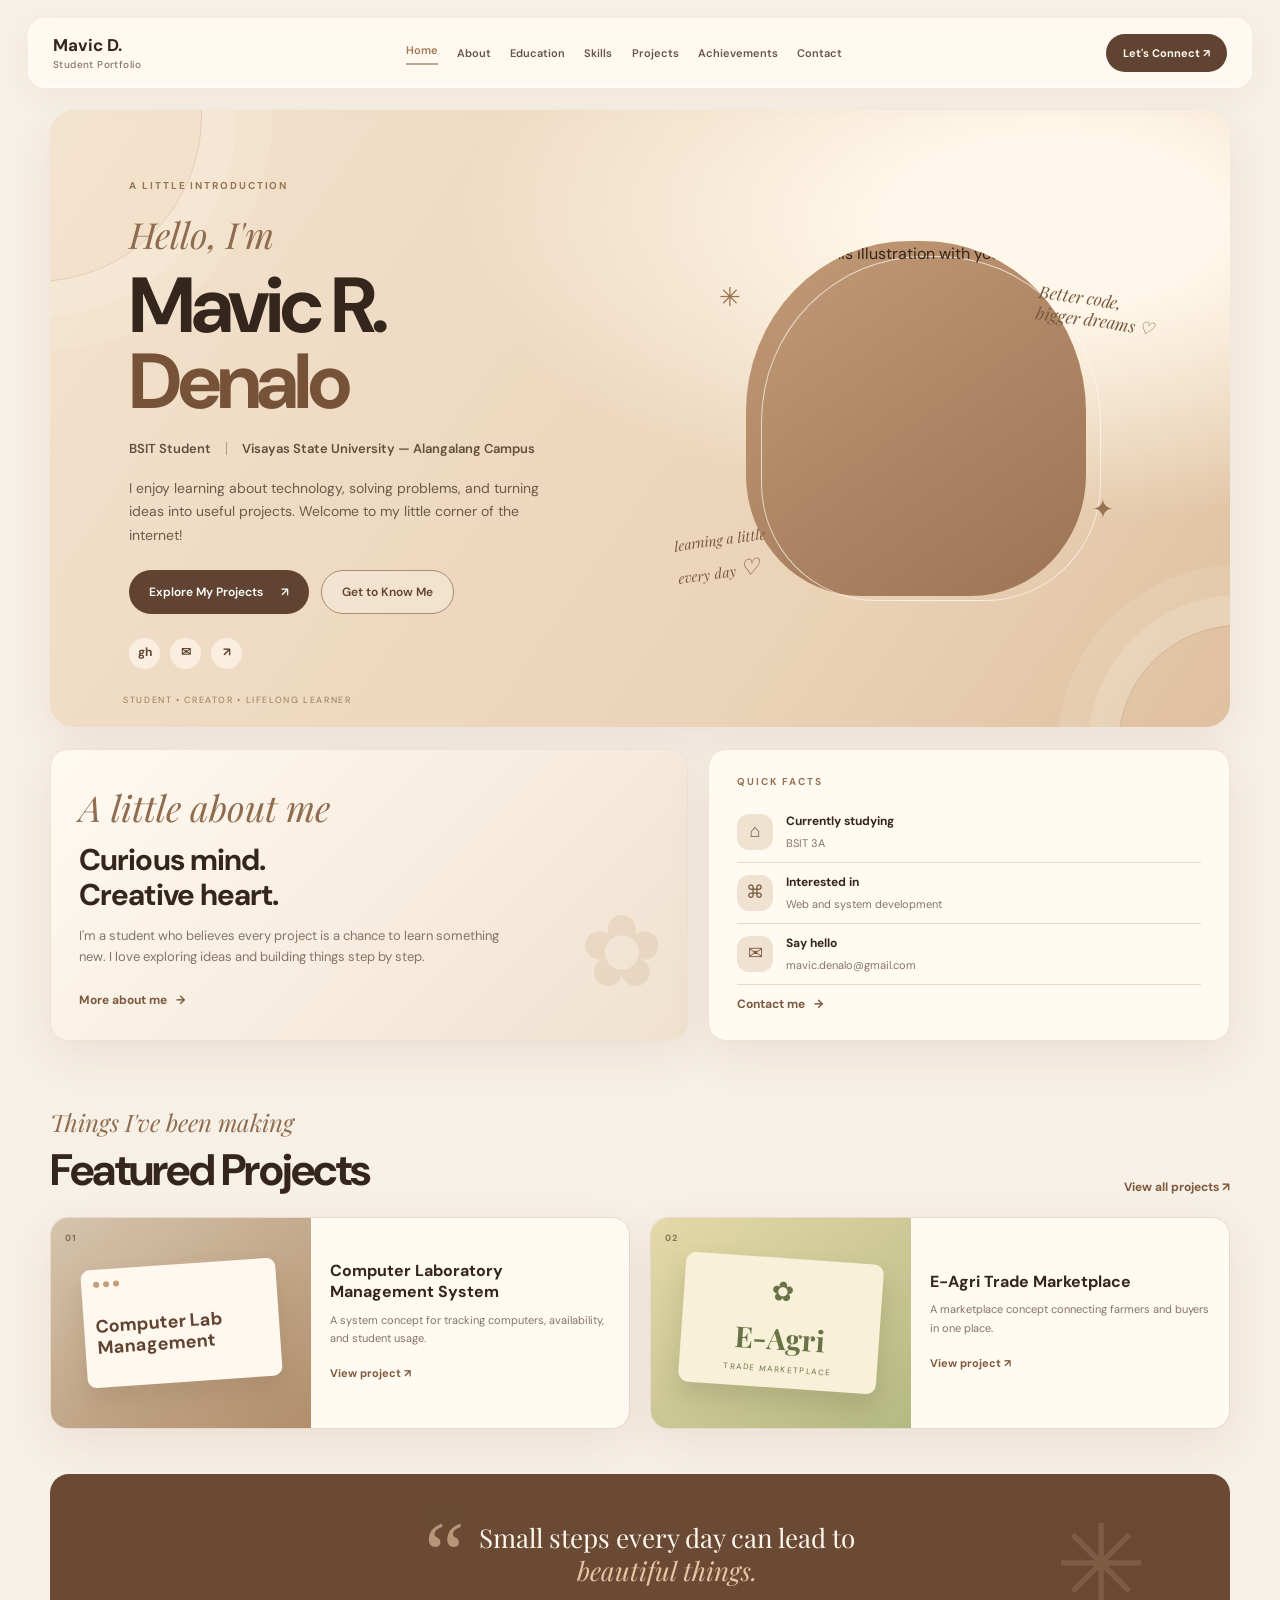
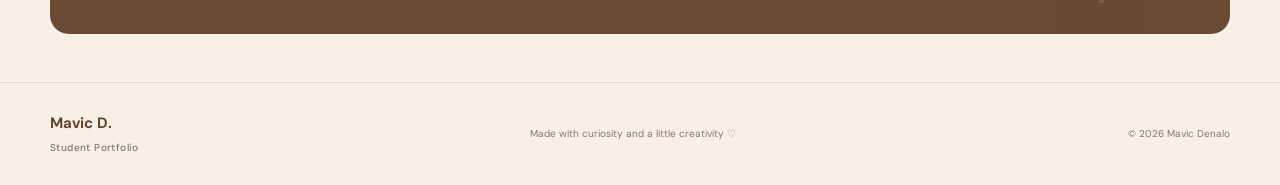
==== index.html @ bd18c4fc "Add files via upload" ====
<!DOCTYPE html>
<html lang="en">
<head>
  <meta charset="UTF-8">
  <meta name="viewport" content="width=device-width, initial-scale=1.0">
  <title>Mavic D. | Student Portfolio</title>
  <link rel="preconnect" href="https://fonts.googleapis.com">
  <link href="https://fonts.googleapis.com/css2?family=DM+Sans:wght@400;500;600;700&family=Playfair+Display:ital,wght@0,500;0,600;1,500&display=swap" rel="stylesheet">
  <link rel="stylesheet" href="style.css">
</head>
<body>
  <header class="site-header">
    <a class="brand" href="index.html">Mavic D.<span>Student Portfolio</span></a>
    <button class="menu-toggle" id="menuToggle" aria-label="Toggle navigation">☰</button>
    <nav id="navigation">
      <a class="active" href="index.html">Home</a><a href="about.html">About</a><a href="education.html">Education</a>
      <a href="skills.html">Skills</a><a href="projects.html">Projects</a><a href="achievements.html">Achievements</a><a href="contact.html">Contact</a>
    </nav>
    <a class="cv-button" href="contact.html">Let's Connect ↗</a>
  </header>

  <main>
    <section class="hero section-shell">
      <div class="hero-copy">
        <p class="eyebrow">A LITTLE INTRODUCTION</p>
        <p class="script">Hello, I'm</p>
        <h1>Mavic R.<br><span>Denalo</span></h1>
        <p class="hero-subtitle">BSIT Student <i></i> Visayas State University — Alangalang Campus</p>
        <p class="hero-description">I enjoy learning about technology, solving problems, and turning ideas into useful projects. Welcome to my little corner of the internet!</p>
        <div class="button-row"><a class="button primary" href="projects.html">Explore My Projects <span>↗</span></a><a class="button outline" href="about.html">Get to Know Me</a></div>
        <div class="social-row"><a href="https://github.com/" aria-label="GitHub">gh</a><a href="contact.html" aria-label="Email">✉</a><a href="contact.html" aria-label="Contact">↗</a></div>
      </div>
      <div class="hero-art">
        <div class="portrait-frame">
          <img src="assets/PROFILE.jpg" alt="Replace this illustration with your profile photo" class="portrait">
          <div class="portrait-note">Better code,<br>bigger dreams ♡</div>
          <span class="spark spark-one">✳</span><span class="spark spark-two">✦</span>
        </div>
        <div class="floating-note">learning a little<br>every day <span>♡</span></div>
      </div>
      <div class="hero-bottom-note">STUDENT • CREATOR • LIFELONG LEARNER</div>
    </section>

    <section class="intro-grid section-shell">
      <article class="paper-card about-preview">
        <p class="script">A little about me</p><h2>Curious mind.<br>Creative heart.</h2>
        <p>I'm a student who believes every project is a chance to learn something new. I love exploring ideas and building things step by step.</p>
        <a class="text-link" href="about.html">More about me <span>→</span></a>
        <span class="leaf-decoration">✿</span>
      </article>
      <article class="paper-card quick-facts">
        <p class="eyebrow">QUICK FACTS</p>
        <div class="fact"><span class="fact-icon">⌂</span><div><b>Currently studying</b><small>BSIT 3A</small></div></div>
        <div class="fact"><span class="fact-icon">⌘</span><div><b>Interested in</b><small>Web and system development</small></div></div>
        <div class="fact"><span class="fact-icon">✉</span><div><b>Say hello</b><small>mavic.denalo@gmail.com</small></div></div>
        <a class="text-link" href="contact.html">Contact me <span>→</span></a>
      </article>
    </section>

    <section class="section-shell projects-preview">
      <div class="section-heading"><div><p class="script">Things I've been making</p><h2>Featured Projects</h2></div><a class="text-link" href="projects.html">View all projects ↗</a></div>
      <div class="project-grid">
        <article class="project-card"><div class="project-visual visual-one"><span>01</span><div class="mini-window"><i></i><i></i><i></i><b>Computer Lab<br>Management</b></div></div><div class="project-info"><h3>Computer Laboratory Management System</h3><p>A system concept for tracking computers, availability, and student usage.</p><a href="projects.html">View project ↗</a></div></article>
        <article class="project-card"><div class="project-visual visual-two"><span>02</span><div class="farm-art">✿<b>E-Agri</b><small>TRADE MARKETPLACE</small></div></div><div class="project-info"><h3>E-Agri Trade Marketplace</h3><p>A marketplace concept connecting farmers and buyers in one place.</p><a href="projects.html">View project ↗</a></div></article>
      </div>
    </section>

    <section class="quote-band section-shell"><span class="quote-mark">“</span><p>Small steps every day can lead to<br><em>beautiful things.</em></p><span class="quote-flower">✳</span></section>
  </main>
  <footer class="site-footer"><div><b>Mavic D.</b><span>Student Portfolio</span></div><p>Made with curiosity and a little creativity ♡</p><span>© <span id="year"></span> Mavic Denalo</span></footer>
  <script src="script.js"></script>
</body>
</html>
---- style.css ----
:root{--cream:#f7f0e6;--paper:#fffaf2;--sand:#ead9c4;--tan:#c7a98d;--brown:#604330;--dark:#34251d;--muted:#857467;--line:#e8d9c8;--white:#fffdf9;--shadow:0 16px 45px rgba(84,57,36,.08)}*{box-sizing:border-box}html{scroll-behavior:smooth}body{margin:0;background:var(--cream);color:var(--dark);font-family:"DM Sans",sans-serif;line-height:1.65}a{color:inherit;text-decoration:none}.site-header{max-width:1440px;width:calc(100% - 56px);margin:18px auto 0;padding:15px 24px;background:rgba(255,250,242,.92);border:1px solid rgba(255,255,255,.8);border-radius:17px;display:flex;align-items:center;justify-content:space-between;gap:20px;position:relative;z-index:5;box-shadow:0 8px 28px rgba(91,64,44,.05)}.brand{font-weight:700;font-size:17px;line-height:1.15;white-space:nowrap}.brand span,.site-footer div span{display:block;font-size:10px;color:var(--muted);font-weight:500;letter-spacing:.04em;margin-top:4px}.site-header nav{display:flex;align-items:center;justify-content:center;gap:clamp(10px,1.5vw,24px)}.site-header nav a{font-size:11px;font-weight:600;color:#655448;transition:color .2s}.site-header nav a:hover,.site-header nav a.active{color:#a27651}.site-header nav a.active:after{content:"";height:2px;background:var(--tan);display:block;margin-top:4px}.cv-button{background:var(--brown);color:#fff8ef;border-radius:30px;padding:10px 17px;font-size:11px;font-weight:700;white-space:nowrap;transition:transform .2s,background .2s}.cv-button:hover,.button:hover{transform:translateY(-2px);background:#79583f}.menu-toggle{display:none;background:transparent;border:0;font-size:23px;color:var(--brown)}.section-shell{width:min(1180px,calc(100% - 56px));margin-left:auto;margin-right:auto}.hero{min-height:490px;margin-top:22px;padding:58px 6.2%;display:grid;grid-template-columns:1.08fr .92fr;align-items:center;position:relative;overflow:hidden;border-radius:24px;background:radial-gradient(ellipse at 85% 18%,#fff7e9 0 12%,transparent 42%),linear-gradient(125deg,#f4e3cf,#ead2b7 70%,#dfc0a0);box-shadow:var(--shadow)}.hero:before,.hero:after{content:"";position:absolute;border-radius:50%;border:1px solid rgba(135,96,65,.15);pointer-events:none}.hero:before{width:330px;height:330px;left:-180px;top:-160px;box-shadow:0 0 0 35px rgba(255,250,242,.12),0 0 0 70px rgba(255,250,242,.1)}.hero:after{width:240px;height:240px;right:-130px;bottom:-140px;box-shadow:0 0 0 30px rgba(255,250,242,.15),0 0 0 60px rgba(255,250,242,.1)}.hero-copy{position:relative;z-index:2;max-width:550px;animation:rise .8s ease both}.eyebrow{font-size:10px;font-weight:700;letter-spacing:.19em;color:#967452}.script{font-family:"Playfair Display",serif;font-style:italic;color:#906c4f;font-size:clamp(23px,3vw,36px);margin:0 0 2px}.hero h1{font-size:clamp(46px,6.4vw,78px);line-height:.98;letter-spacing:-.055em;margin:4px 0 17px;font-weight:700}.hero h1 span{color:#765338}.hero-subtitle{font-size:13px;color:#634e3d;font-weight:600}.hero-subtitle i{display:inline-block;height:13px;width:1px;background:#b79b7d;margin:0 12px -2px}.hero-description{font-size:14px;color:#6e5a49;max-width:420px;margin:18px 0 23px}.button-row{display:flex;gap:12px;flex-wrap:wrap}.button{display:inline-flex;justify-content:center;align-items:center;gap:18px;border:0;cursor:pointer;border-radius:30px;padding:13px 20px;font:600 12px "DM Sans",sans-serif;transition:transform .2s,background .2s}.button.primary{background:var(--brown);color:white}.button.outline{border:1px solid #a98a6d;color:var(--brown);background:rgba(255,250,242,.28)}.button.outline:hover{background:var(--paper)}.social-row{display:flex;gap:10px;margin-top:24px}.social-row a{display:grid;place-items:center;width:31px;height:31px;border-radius:50%;background:rgba(255,250,242,.6);font-size:12px;font-weight:700;color:var(--brown);transition:.2s}.social-row a:hover{background:var(--brown);color:white;transform:translateY(-3px)}.hero-art{position:relative;z-index:1;min-height:340px;display:grid;place-items:center;animation:rise .9s .1s ease both}.portrait-frame{width:min(340px,85%);height:355px;position:relative;border-radius:48% 48% 34% 34%;background:linear-gradient(145deg,#c39b77,#9c7354);overflow:visible;display:grid;place-items:center}.portrait-frame:before{content:"";position:absolute;inset:15px -15px -5px 15px;border:1px solid rgba(255,250,242,.7);border-radius:48% 48% 34% 34%}.portrait{width:100%;height:100%;object-fit:cover;border-radius:inherit;position:relative;z-index:1}.portrait-note{position:absolute;z-index:2;right:-70px;top:48px;transform:rotate(8deg);font-family:"Playfair Display",serif;font-style:italic;color:#78583e;font-size:17px;line-height:1.25}.spark{position:absolute;color:#98734f;font-size:26px}.spark-one{top:35px;left:-27px}.spark-two{right:-28px;bottom:65px}.floating-note{position:absolute;bottom:8px;left:-5px;font-family:"Playfair Display",serif;font-style:italic;color:#76583f;font-size:14px;transform:rotate(-8deg)}.floating-note span{font-size:22px}.hero-bottom-note{position:absolute;bottom:19px;left:6.2%;font-size:9px;letter-spacing:.18em;color:#9a7b5b}.intro-grid{display:grid;grid-template-columns:1.1fr .9fr;gap:20px;margin-top:22px}.paper-card{background:var(--paper);border:1px solid #eee2d3;border-radius:18px;padding:28px;box-shadow:var(--shadow)}.about-preview{position:relative;overflow:hidden;background:linear-gradient(135deg,#fffaf2,#f0e1cf)}.about-preview h2{font-size:30px;line-height:1.15;margin:6px 0 13px;letter-spacing:-.03em}.about-preview>p:not(.script){font-size:13px;color:var(--muted);max-width:430px}.leaf-decoration{position:absolute;right:23px;bottom:5px;font-size:100px;color:#ddc7ad;opacity:.45}.text-link{font-size:12px;font-weight:700;color:#7c593d;display:inline-flex;gap:9px;align-items:center;margin-top:10px}.text-link span{transition:transform .2s}.text-link:hover span{transform:translateX(4px)}.quick-facts{padding:24px 28px}.quick-facts .eyebrow{margin:0 0 12px}.fact{display:flex;align-items:center;gap:13px;padding:10px 0;border-bottom:1px solid var(--line)}.fact-icon{display:grid;place-items:center;flex:0 0 36px;height:36px;border-radius:12px;background:#f0e2d1;color:#78583f;font-size:18px}.fact b,.fact small{display:block}.fact b{font-size:12px}.fact small{font-size:11px;color:var(--muted);margin-top:2px}.projects-preview{padding:62px 0 45px}.section-heading{display:flex;align-items:end;justify-content:space-between;gap:20px;margin-bottom:20px}.section-heading h2,.page-intro h1{font-size:clamp(32px,4vw,44px);line-height:1.1;letter-spacing:-.04em;margin:3px 0}.section-heading .script{font-size:24px}.project-grid{display:grid;grid-template-columns:1fr 1fr;gap:20px}.project-card{background:var(--paper);border:1px solid var(--line);border-radius:18px;overflow:hidden;display:grid;grid-template-columns:.9fr 1.1fr;box-shadow:var(--shadow);transition:transform .25s,box-shadow .25s}.project-card:hover{transform:translateY(-5px);box-shadow:0 22px 45px rgba(84,57,36,.12)}.project-visual{min-height:210px;position:relative;display:grid;place-items:center;overflow:hidden}.project-visual>span{position:absolute;left:14px;top:13px;font-size:9px;letter-spacing:.12em;font-weight:700;color:rgba(73,49,32,.6)}.visual-one{background:linear-gradient(145deg,#d6c4ad,#b18e6b)}.visual-two{background:linear-gradient(145deg,#e5d8a9,#b4b982)}.visual-three{background:linear-gradient(145deg,#d7d0c7,#a9a097)}.mini-window{width:75%;height:118px;background:#fff8ef;border-radius:9px;box-shadow:0 14px 25px #7d614333;padding:12px;transform:rotate(-4deg);display:flex;align-items:flex-start;gap:4px;flex-wrap:wrap}.mini-window i{width:6px;height:6px;border-radius:50%;background:#c59e79}.mini-window b{width:100%;font-size:18px;line-height:1.15;margin-top:7px;color:#604330}.farm-art{width:76%;height:130px;border-radius:10px;background:#f8f0d9;box-shadow:0 14px 25px #59603b33;transform:rotate(4deg);display:flex;flex-direction:column;align-items:center;justify-content:center;color:#687346;font-size:27px}.farm-art b{font-family:"Playfair Display",serif;font-size:29px}.farm-art small{font-size:8px;letter-spacing:.18em}.project-info{padding:23px 19px;align-self:center}.project-info h3{font-size:16px;line-height:1.3;margin:0 0 8px}.project-info p{font-size:11px;color:var(--muted);margin:0 0 12px}.project-info>a{font-size:11px;color:#805a3c;font-weight:700}.quote-band{margin-bottom:48px;min-height:160px;background:#6a4a34;color:#fff7ed;border-radius:19px;display:flex;align-items:center;justify-content:center;text-align:center;position:relative;overflow:hidden}.quote-mark{font-family:Georgia,serif;font-size:90px;line-height:1;color:#c9a88a;opacity:.8;margin-right:15px}.quote-band p{font-family:"Playfair Display",serif;font-size:26px;line-height:1.3;margin:0}.quote-band em{color:#e5c5a4}.quote-flower{position:absolute;right:7%;bottom:-22px;font-size:110px;color:#9c795b;opacity:.4}.site-footer{padding:28px max(28px,calc((100% - 1180px)/2));display:flex;align-items:center;justify-content:space-between;gap:20px;border-top:1px solid #e7d8c7;color:#897767;font-size:10px}.site-footer div b{font-size:15px;color:var(--brown)}.site-footer p{margin:0}.inner-page{padding-top:60px;padding-bottom:80px;min-height:68vh}.page-intro{text-align:center;margin:0 auto 42px;max-width:680px}.page-intro .script{font-size:28px}.page-intro h1{font-size:clamp(38px,5vw,55px);margin:4px 0 12px}.page-intro h1 em{font-family:"Playfair Display",serif;font-weight:500;color:#916c4c}.page-intro>p:last-child{color:var(--muted);font-size:14px}.about-layout{display:grid;grid-template-columns:1.15fr .85fr;gap:22px;align-items:stretch}.large-card h2{font-size:28px;margin:0 0 16px}.large-card>p:not(.eyebrow){font-size:14px;color:#78685a;line-height:1.9}.details-card h3{margin:0 0 18px;font-size:19px}.detail-line{display:flex;gap:13px;align-items:center;padding:12px 0;border-bottom:1px solid var(--line)}.detail-line>span{width:38px;height:38px;display:grid;place-items:center;border-radius:12px;background:#f0e2d1;color:#78583f;font-size:18px}.detail-line p{margin:0}.detail-line small,.detail-line b{display:block}.detail-line small{color:var(--muted);font-size:10px}.detail-line b{font-size:12px;margin-top:2px}.tag-row{display:flex;gap:8px;flex-wrap:wrap;margin-top:20px}.tag-row span{padding:7px 12px;border-radius:30px;border:1px solid #ddc8b1;background:#f9f0e5;color:#78583f;font-size:11px;font-weight:600}.note-card{margin-top:22px;padding:25px;text-align:center;background:#efe0ce;border-radius:16px}.note-card p{font-family:"Playfair Display",serif;font-size:22px;margin:8px 0 0}.timeline{max-width:850px;margin:auto;display:grid;gap:15px}.timeline-card{background:var(--paper);border:1px solid var(--line);border-radius:16px;padding:23px;display:grid;grid-template-columns:54px 1fr auto;gap:18px;align-items:center;box-shadow:var(--shadow);transition:transform .2s}.timeline-card:hover{transform:translateX(4px)}.timeline-icon{width:50px;height:50px;display:grid;place-items:center;border-radius:15px;background:#efe0ce;color:#79563a;font-size:23px}.year-label{font-size:10px;font-weight:700;letter-spacing:.12em;color:#a07c58}.timeline-card h2{font-size:20px;margin:3px 0}.timeline-card h3{font-size:13px;margin:0;font-weight:600}.timeline-card p{font-size:12px;color:var(--muted);margin:5px 0 0}.timeline-number{font-family:"Playfair Display",serif;font-size:28px;color:#d4b99c}.subheading{font-size:20px;margin:0 0 18px}.skills-grid{display:grid;grid-template-columns:repeat(4,1fr);gap:15px}.skill-card{padding:25px 15px;text-align:center;background:var(--paper);border:1px solid var(--line);border-radius:16px;transition:transform .25s,box-shadow .25s}.skill-card:hover{transform:translateY(-5px);box-shadow:var(--shadow)}.skill-symbol{display:grid;place-items:center;width:53px;height:53px;border-radius:16px;margin:0 auto 12px;background:#efe0ce;color:#79563a;font-weight:700;font-size:20px}.skill-symbol.html{color:#c65e3c}.skill-symbol.css{color:#427fa5}.skill-symbol.js{color:#927318;background:#f6e9ad}.skill-card h3{font-size:14px;margin:0}.skill-card p{font-size:11px;color:var(--muted);margin:5px 0 0}.spaced{margin-top:38px}.big-tags{justify-content:center}.big-tags span{padding:10px 16px}.all-projects{display:grid;gap:22px;max-width:970px;margin:auto}.project-detail{display:grid;grid-template-columns:.85fr 1.15fr;gap:28px;align-items:center;padding:22px;background:var(--paper);border:1px solid var(--line);border-radius:18px;box-shadow:var(--shadow)}.large-visual{min-height:220px;border-radius:12px}.project-detail h2{font-size:23px;line-height:1.25;margin:4px 0 10px}.project-detail>div:last-child>p:not(.eyebrow){font-size:13px;color:var(--muted)}.api-art{background:#f8f0e8;padding:25px 20px;border-radius:12px;font-size:27px;font-weight:700;color:#6a4a34;box-shadow:0 14px 25px #7d614333;transform:rotate(-3deg);text-align:center}.api-art small{display:block;font-size:8px;letter-spacing:.15em}.small-note{text-align:center;color:var(--muted);font-size:11px;margin-top:25px}.achievement-layout{display:grid;grid-template-columns:1.15fr .85fr;gap:25px;align-items:start}.achievement-list{background:var(--paper);border:1px solid var(--line);border-radius:17px;padding:12px 25px}.achievement-list article{display:flex;align-items:center;gap:15px;padding:15px 0;border-bottom:1px solid var(--line)}.achievement-list article:last-child{border-bottom:0}.achievement-list article>span{width:39px;height:39px;display:grid;place-items:center;background:#efe0ce;border-radius:50%;color:#79563a;font-size:19px}.achievement-list h3{font-size:13px;margin:0}.achievement-list p{font-size:11px;color:var(--muted);margin:3px 0 0}.award-note{min-height:420px;text-align:center;padding:45px 30px;background:linear-gradient(145deg,#ead7bf,#d4b391);border-radius:18px;position:relative;overflow:hidden}.medal{width:95px;height:95px;border-radius:50%;border:1px solid #a7835d;display:grid;place-items:center;margin:0 auto 25px;font-size:42px;color:#8a603b;box-shadow:0 0 0 9px #ffffff25}.award-note h2{font-family:"Playfair Display",serif;font-size:29px;line-height:1.2}.award-note>p:not(.script){font-size:13px;color:#795f49}.award-doodle{position:absolute;bottom:12px;right:24px;font-size:42px;color:#9a7453}.contact-layout{display:grid;grid-template-columns:.9fr 1.1fr;gap:22px;max-width:950px;margin:auto}.contact-info h2{font-size:26px;line-height:1.2}.contact-info>p:not(.script){font-size:13px;color:var(--muted)}.contact-line{display:flex;align-items:center;gap:13px;padding:14px 0;border-bottom:1px solid var(--line)}.contact-line>span{width:42px;height:42px;display:grid;place-items:center;background:#efe0ce;border-radius:13px;color:#79563a;font-size:19px}.contact-line small,.contact-line b{display:block}.contact-line small{font-size:10px;color:var(--muted)}.contact-line b{font-size:12px}.closing-note{font-size:22px!important;margin-top:30px!important}.contact-form{display:flex;flex-direction:column;gap:9px}.contact-form label{font-size:11px;font-weight:700;color:#6c5140;margin-top:5px}.contact-form input,.contact-form textarea{font:12px "DM Sans",sans-serif;color:var(--dark);background:#fffdf9;border:1px solid #e5d5c3;border-radius:9px;padding:13px;outline:none;resize:vertical}.contact-form input:focus,.contact-form textarea:focus{border-color:#a98461;box-shadow:0 0 0 3px #d8bda133}.contact-form .button{margin-top:8px}.form-note{font-size:10px;color:var(--muted);margin:0}.reveal{opacity:0;transform:translateY(16px);transition:opacity .6s,transform .6s}.reveal.visible{opacity:1;transform:translateY(0)}@keyframes rise{from{opacity:0;transform:translateY(16px)}to{opacity:1;transform:translateY(0)}}@media(max-width:1000px){.site-header{width:calc(100% - 32px);padding:14px 17px}.site-header nav{gap:10px}.site-header nav a{font-size:10px}.cv-button{padding:9px 12px;font-size:10px}.section-shell{width:calc(100% - 32px)}.hero{padding-left:5%;padding-right:5%}.portrait-note{right:-38px}.project-card{grid-template-columns:1fr}.project-visual{min-height:170px}.project-info{padding:18px}}@media(max-width:760px){.site-header{margin-top:10px;flex-wrap:wrap}.menu-toggle{display:block;margin-left:auto}.site-header nav{display:none;order:4;width:100%;flex-direction:column;align-items:stretch;padding:8px 0 5px;gap:0}.site-header nav.open{display:flex}.site-header nav a{padding:10px 3px;font-size:12px}.site-header nav a.active:after{display:none}.cv-button{display:none}.hero{grid-template-columns:1fr;padding:38px 25px 45px;gap:10px}.hero-copy{max-width:none}.hero h1{font-size:58px}.hero-art{min-height:285px;margin-top:12px}.portrait-frame{height:270px;width:235px}.portrait-note{right:-65px;font-size:14px}.floating-note{left:5px}.hero-bottom-note{font-size:7px;left:25px;bottom:17px}.intro-grid,.about-layout,.achievement-layout,.contact-layout{grid-template-columns:1fr}.project-grid{grid-template-columns:1fr}.project-card{grid-template-columns:.8fr 1.2fr}.project-visual{min-height:190px}.project-info{padding:20px}.section-heading{align-items:start;flex-direction:column}.section-heading h2{font-size:34px}.quote-band{min-height:145px;padding:20px}.quote-band p{font-size:21px}.quote-mark{font-size:60px;margin-right:4px}.site-footer{flex-wrap:wrap;justify-content:center;text-align:center;padding:25px 16px}.site-footer p{width:100%;order:3}.inner-page{padding-top:42px}.skills-grid{grid-template-columns:repeat(2,1fr)}.project-detail{grid-template-columns:1fr;gap:18px}.large-visual{min-height:200px}.timeline-card{grid-template-columns:45px 1fr auto;padding:17px;gap:12px}.timeline-icon{width:43px;height:43px}.timeline-number{font-size:20px}.timeline-card h2{font-size:17px}.timeline-card h3{font-size:12px}.award-note{min-height:330px}}@media(max-width:420px){.section-shell{width:calc(100% - 22px)}.site-header{width:calc(100% - 22px)}.hero{padding-left:20px;padding-right:20px}.hero h1{font-size:49px}.hero-subtitle{font-size:11px}.hero-description{font-size:13px}.button{padding:12px 15px}.project-card{grid-template-columns:1fr}.project-visual{min-height:190px}.paper-card{padding:22px}.page-intro h1{font-size:36px}.timeline-number{display:none}}
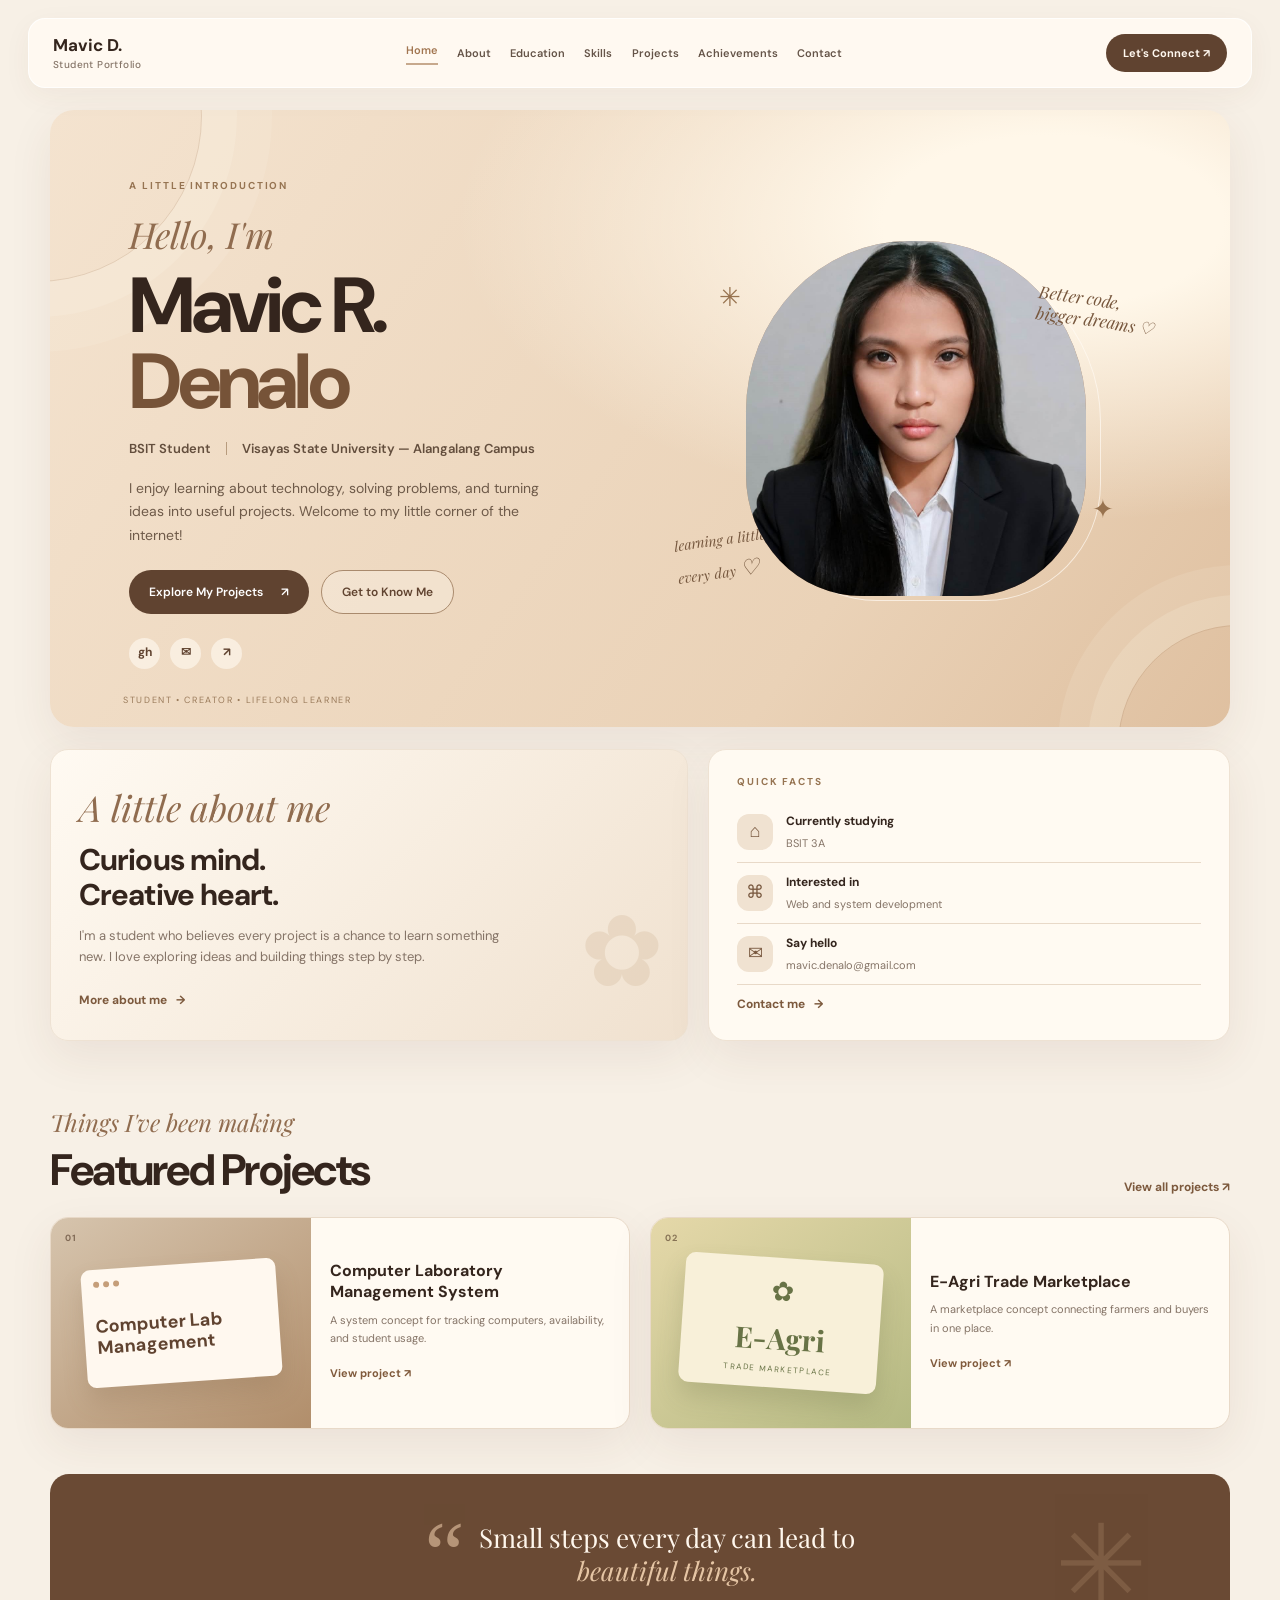
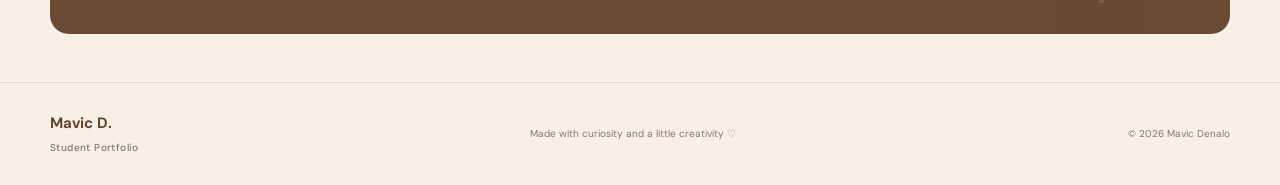
==== commit e4aed041: "Update image source in index.html" ====
--- a/index.html
+++ b/index.html
@@ -32,7 +32,7 @@
       </div>
       <div class="hero-art">
         <div class="portrait-frame">
-          <img src="assets/PROFILE.jpg" alt="Replace this illustration with your profile photo" class="portrait">
+          <img src="PROFILE.jpg" alt="Replace this illustration with your profile photo" class="portrait">
           <div class="portrait-note">Better code,<br>bigger dreams ♡</div>
           <span class="spark spark-one">✳</span><span class="spark spark-two">✦</span>
         </div>
@@ -70,4 +70,4 @@
   <footer class="site-footer"><div><b>Mavic D.</b><span>Student Portfolio</span></div><p>Made with curiosity and a little creativity ♡</p><span>© <span id="year"></span> Mavic Denalo</span></footer>
   <script src="script.js"></script>
 </body>
-</html>+</html>
